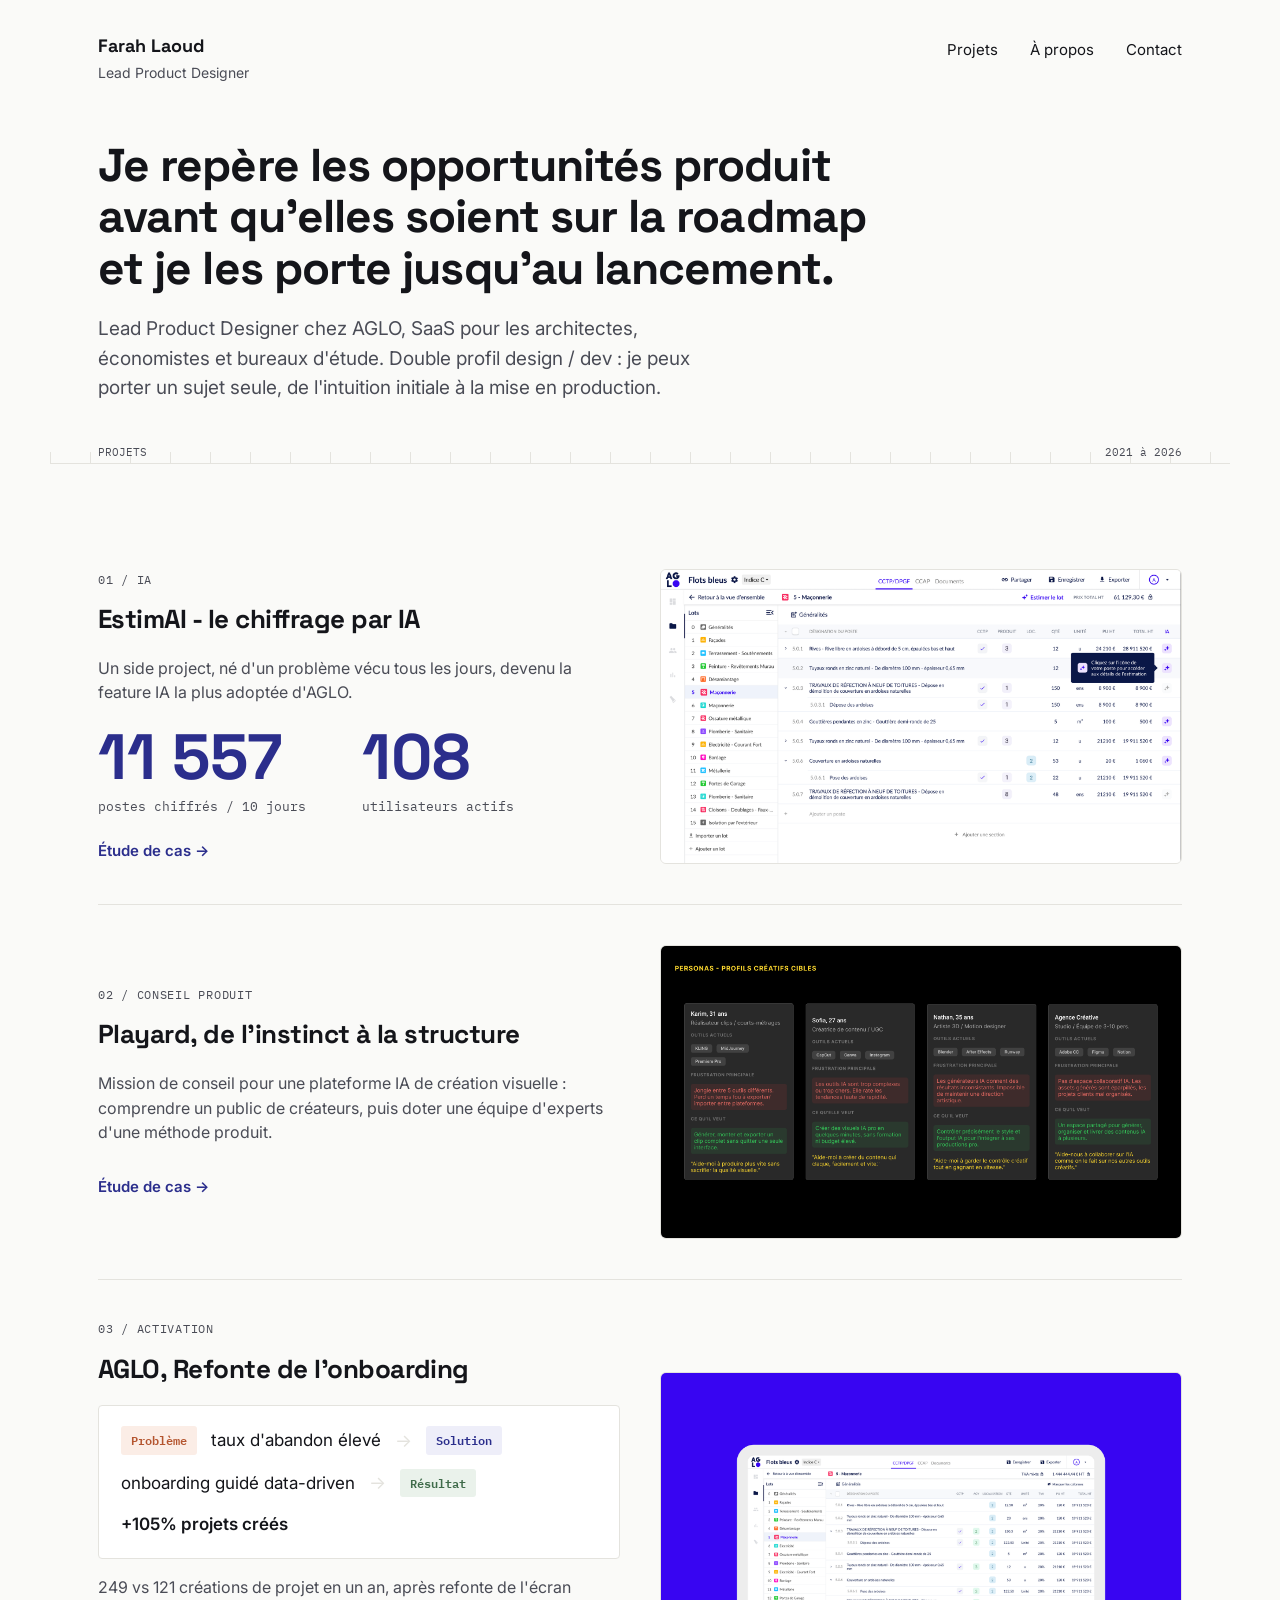
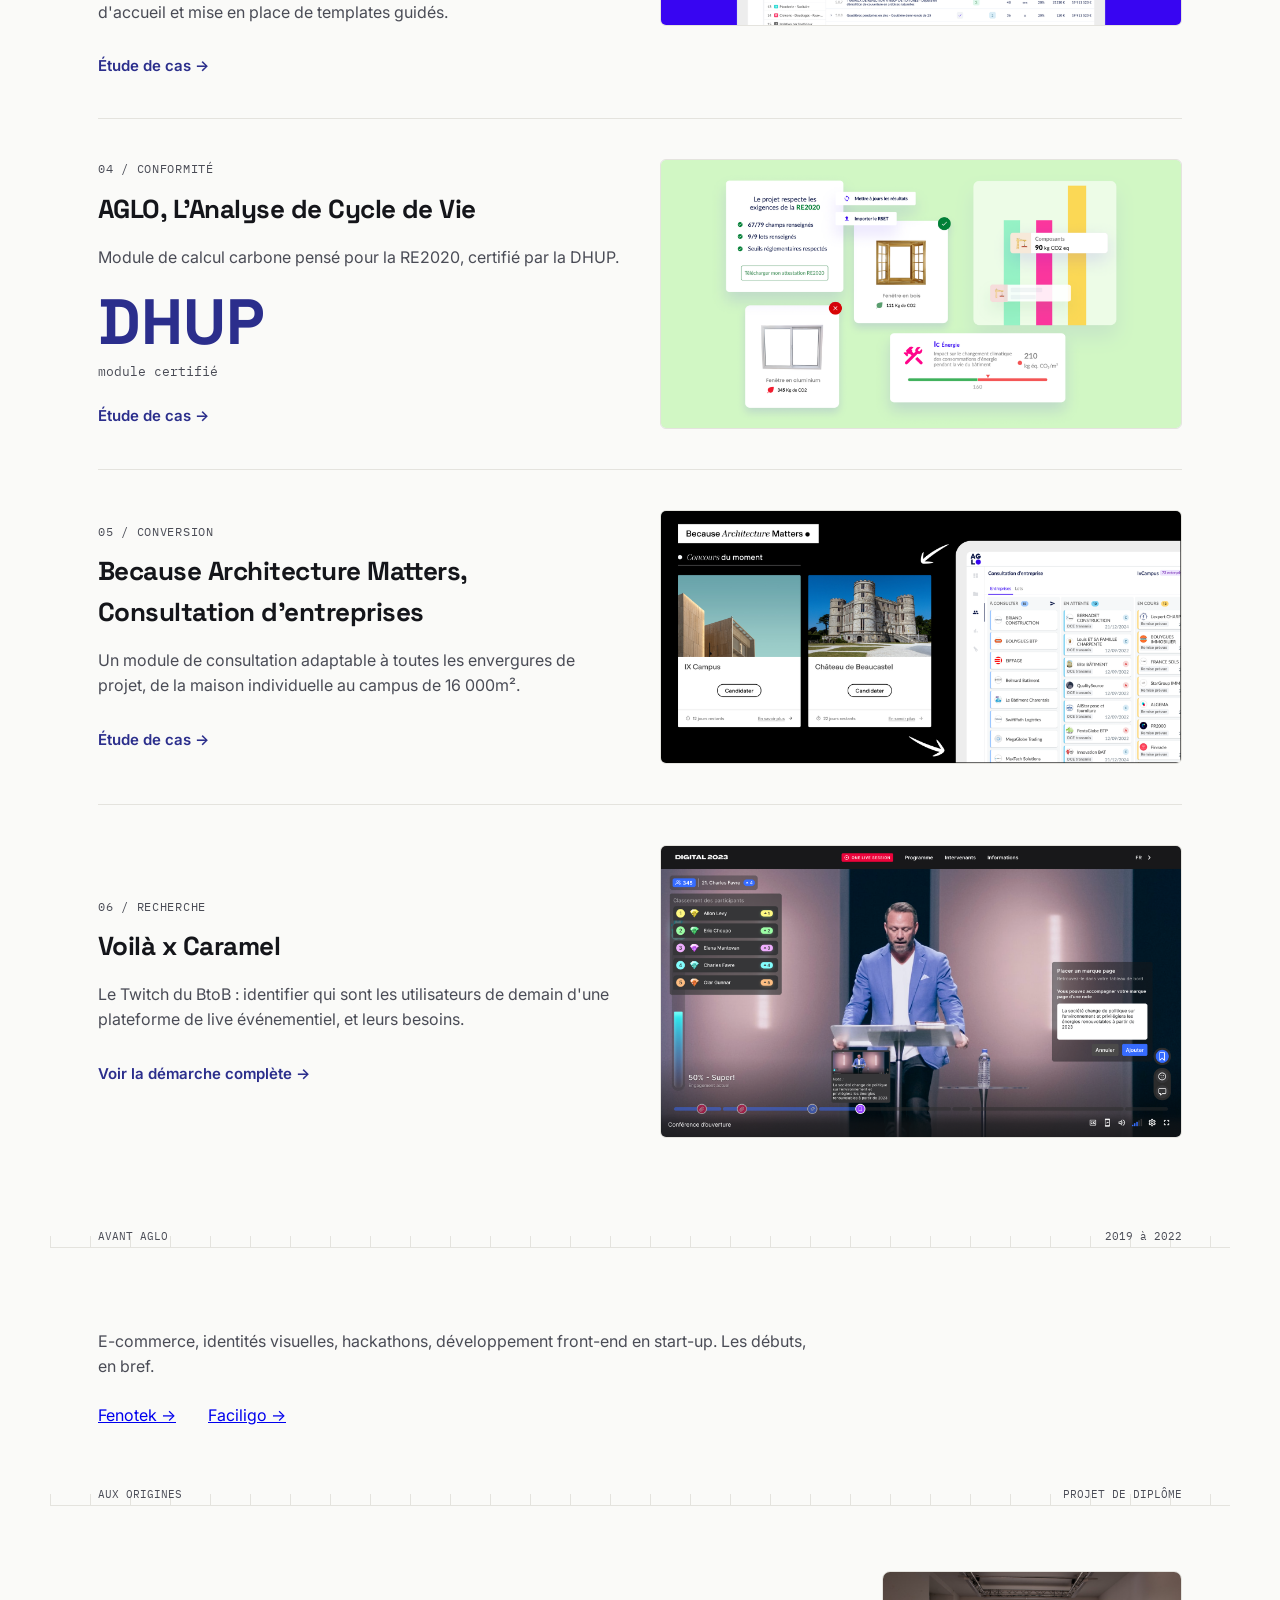
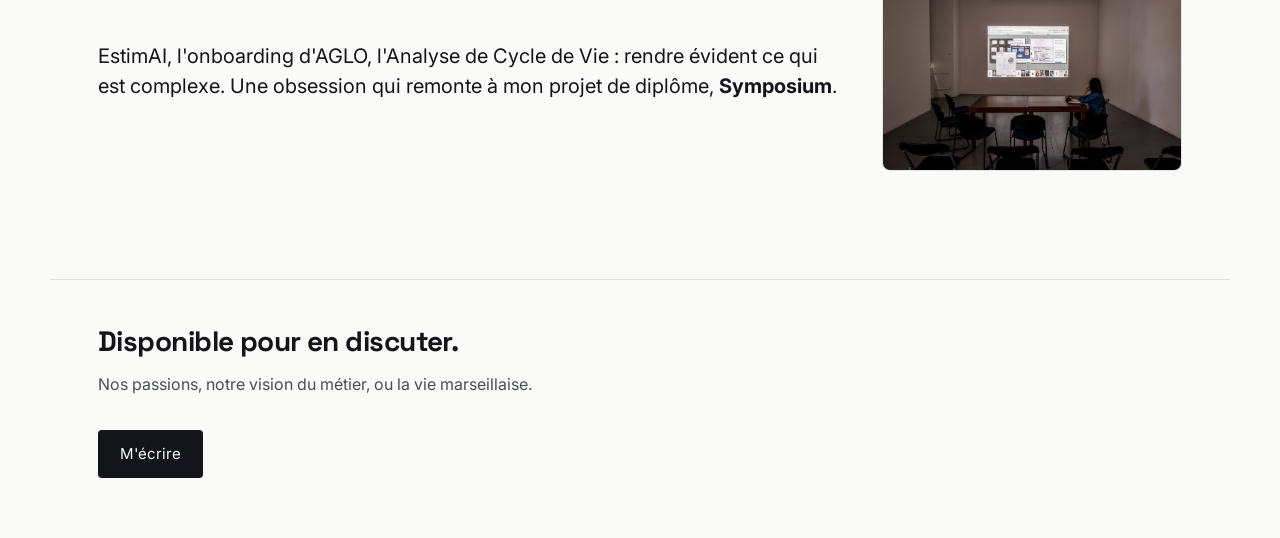
==== index.html @ 1cae1e10 "Add files via upload" ====
<html>
<head>
  <meta charset="UTF-8">
  <meta name="viewport" content="width=device-width, initial-scale=1">
  <link rel="stylesheet" href="style-v2.css">
  <title>Farah Laoud / Product Designer</title>
</head>
<body>

  <nav class="v2-nav">
    <div>
      <div class="v2-nav-name">Farah Laoud</div>
      <div class="v2-nav-role">Lead Product Designer</div>
    </div>
    <div class="v2-nav-links">
      <a href="index.html">Projets</a>
      <a href="apropos.html">À propos</a>
      <a href="contact.html">Contact</a>
    </div>
  </nav>

  <div class="v2-hero">
    <h1>Je repère les opportunités produit avant qu'elles soient sur la roadmap et je les porte jusqu'au lancement.</h1>
    <div class="v2-sub">Lead Product Designer chez AGLO, SaaS pour les architectes, économistes et bureaux d'étude. Double profil design / dev : je peux porter un sujet seule, de l'intuition initiale à la mise en production.</div>
  </div>

  <div class="v2-ruler"></div>
  <div class="v2-ruler-label"><span>PROJETS</span><span>2021 à 2026</span></div>

  <div class="v2-section">

    <div class="v2-case">
      <div>
        <span class="v2-eyebrow">01 / IA</span>
        <h3>EstimAI - le chiffrage par IA</h3>
        <p>Un side project, né d'un problème vécu tous les jours, devenu la feature IA la plus adoptée d'AGLO.</p>
        <div class="v2-num-row">
          <div>
            <div class="v2-bignum">11 557</div>
            <div class="v2-bignum-label">postes chiffrés / 10 jours</div>
          </div>
          <div>
            <div class="v2-bignum">108</div>
            <div class="v2-bignum-label">utilisateurs actifs</div>
          </div>
        </div>
        <a class="v2-link" href="estimai.html">Étude de cas →</a>
      </div>
      <div class="v2-case-media">
        <img src="images/estimai_cover.png">
      </div>
    </div>

    <div class="v2-case">
      <div>
        <span class="v2-eyebrow">02 / Conseil produit</span>
        <h3>Playard, de l'instinct à la structure</h3>
        <p>Mission de conseil pour une plateforme IA de création visuelle : comprendre un public de créateurs, puis doter une équipe d'experts d'une méthode produit.</p>
        <a class="v2-link" href="playard.html">Étude de cas →</a>
      </div>
      <div class="v2-case-media">
        <img src="images/playard_personas.png">
      </div>
    </div>

    <div class="v2-case">
      <div>
        <span class="v2-eyebrow">03 / Activation</span>
        <h3>AGLO, Refonte de l'onboarding</h3>
        <div class="v2-stat-strip" style="padding:20px 22px; margin: 16px 0;">
          <span class="v2-pill v2-pill--problem">Problème</span>
          <span class="v2-txt">taux d'abandon élevé</span>
          <span class="v2-arrow">→</span>
          <span class="v2-pill v2-pill--solution">Solution</span>
          <span class="v2-txt">onboarding guidé data-driven</span>
          <span class="v2-arrow">→</span>
          <span class="v2-pill v2-pill--result">Résultat</span>
          <span class="v2-txt"><strong>+105% projets créés</strong></span>
        </div>
        <p>249 vs 121 créations de projet en un an, après refonte de l'écran d'accueil et mise en place de templates guidés.</p>
        <a class="v2-link" href="aglo.html">Étude de cas →</a>
      </div>
      <div class="v2-case-media">
        <img src="images/DCE.png">
      </div>
    </div>

    <div class="v2-case">
      <div>
        <span class="v2-eyebrow">04 / Conformité</span>
        <h3>AGLO, L'Analyse de Cycle de Vie</h3>
        <p>Module de calcul carbone pensé pour la RE2020, certifié par la DHUP.</p>
        <div class="v2-num-row">
          <div>
            <div class="v2-bignum">DHUP</div>
            <div class="v2-bignum-label">module certifié</div>
          </div>
        </div>
        <a class="v2-link" href="aglo_acv.html">Étude de cas →</a>
      </div>
      <div class="v2-case-media">
        <img src="images/elements.png">
      </div>
    </div>

    <div class="v2-case">
      <div>
        <span class="v2-eyebrow">05 / Conversion</span>
        <h3>Because Architecture Matters, Consultation d'entreprises</h3>
        <p>Un module de consultation adaptable à toutes les envergures de projet, de la maison individuelle au campus de 16 000m².</p>
        <a class="v2-link" href="consultation.html">Étude de cas →</a>
      </div>
      <div class="v2-case-media">
        <img src="images/consult2_cover.png">
      </div>
    </div>

    <div class="v2-case">
      <div>
        <span class="v2-eyebrow">06 / Recherche</span>
        <h3>Voilà x Caramel</h3>
        <p>Le Twitch du BtoB : identifier qui sont les utilisateurs de demain d'une plateforme de live événementiel, et leurs besoins.</p>
        <a class="v2-link" href="https://farahlaoud.notion.site/Voil-x-Caramel-650c4775cdd040cfa45909180172f992?pvs=4" target="_blank">Voir la démarche complète →</a>
      </div>
      <div class="v2-case-media">
        <img src="images/voila.png">
      </div>
    </div>

  </div>

  <div class="v2-ruler"></div>
  <div class="v2-ruler-label"><span>AVANT AGLO</span><span>2019 à 2022</span></div>

  <div class="v2-section">
    <p style="color:var(--ink-soft); max-width: 720px;">E-commerce, identités visuelles, hackathons, développement front-end en start-up. Les débuts, en bref.</p>
    <div class="v2-num-row" style="gap:32px; margin-top: 24px;">
      <a class="v2-link" href="fenotek.html">Fenotek →</a>
      <a class="v2-link" href="faciligo.html">Faciligo →</a>
    </div>
  </div>

  <div class="v2-ruler"></div>
  <div class="v2-ruler-label"><span>AUX ORIGINES</span><span>PROJET DE DIPLÔME</span></div>

  <div class="v2-section">
    <div style="display:flex; flex-wrap:wrap; gap:40px; align-items:center;">
      <div style="flex:1 1 420px; min-width:300px;">
        <p style="font-size:20px; line-height:1.5; color:var(--ink);">
          EstimAI, l'onboarding d'AGLO, l'Analyse de Cycle de Vie : rendre évident ce qui est complexe. Une obsession qui remonte à mon projet de diplôme, <strong>Symposium</strong>.
        </p>
      </div>
      <div style="flex:0 1 300px; min-width:240px;">
        <img src="images/symposium_contexte.jpg" style="width:100%; border-radius:8px; border:1px solid var(--line); display:block;">
      </div>
    </div>
  </div>

  <div class="v2-footer">
    <h2>Disponible pour en discuter.</h2>
    <p style="color:var(--ink-soft); margin-top:8px;">Nos passions, notre vision du métier, ou la vie marseillaise.</p>
    <a class="v2-btn" href="mailto:farah.laoud@gmail.com">M'écrire</a>
  </div>

</body>
</html>
---- style-v2.css ----
/* ============================================
   FARAH LAOUD — PORTFOLIO v2 DESIGN SYSTEM
   ============================================ */

@import url('https://fonts.googleapis.com/css2?family=Space+Grotesk:wght@500;700&family=Inter:wght@400;500;600&family=IBM+Plex+Mono:wght@500;600&display=swap');

:root{
  --ink: #14151A;
  --ink-soft: #4A4C56;
  --paper: #FAFAF8;
  --paper-raised: #FFFFFF;
  --line: #E4E3DE;
  --accent: #2B2E8C;      /* bleu encre */
  --accent-soft: #EEEEF9;
  --pill-problem: #B4552F;
  --pill-problem-bg: #FBEDE6;
  --pill-solution: #2B2E8C;
  --pill-solution-bg: #EEEEF9;
  --pill-result: #3F6B4A;
  --pill-result-bg: #EAF2EB;
}

*{ box-sizing: border-box; }

body{
  background: var(--paper);
  color: var(--ink);
  font-family: 'Inter', -apple-system, sans-serif;
  font-size: 16px;
  line-height: 1.55;
  margin: 0;
}

h1, h2, h3, .v2-display{
  font-family: 'Space Grotesk', sans-serif;
  font-weight: 700;
  letter-spacing: -0.02em;
  color: var(--ink);
  margin: 0;
}

.v2-mono{
  font-family: 'IBM Plex Mono', monospace;
  font-weight: 600;
}

/* ---------- Nav ---------- */
.v2-nav{
  display: flex;
  justify-content: space-between;
  align-items: flex-start;
  padding: 32px 48px 0 48px;
  max-width: 1180px;
  margin: 0 auto;
}
.v2-nav-name{ font-family:'Space Grotesk',sans-serif; font-weight:700; font-size:18px; }
.v2-nav-role{ color: var(--ink-soft); font-size: 14px; margin-top: 2px; }
.v2-nav-links{ display:flex; gap: 32px; margin-top: 6px;}
.v2-nav-links a{ color: var(--ink); text-decoration: none; font-size: 15px; }
.v2-nav-links a:hover{ color: var(--accent); }

/* ---------- Ruler / signature divider ---------- */
.v2-ruler{
  height: 22px;
  margin: 0 auto;
  max-width: 1180px;
  background-image: repeating-linear-gradient(
    to right,
    var(--line) 0, var(--line) 1px,
    transparent 1px, transparent 40px
  );
  background-position: 0 100%;
  background-repeat: repeat-x;
  background-size: 100% 12px;
  position: relative;
}
.v2-ruler::after{
  content: "";
  position: absolute;
  left: 0; right: 0; bottom: 0;
  height: 1px;
  background: var(--line);
}
.v2-ruler-label{
  font-family: 'IBM Plex Mono', monospace;
  font-size: 11px;
  color: var(--ink-soft);
  position: relative;
  top: -20px;
  padding: 0 48px;
  max-width: 1180px;
  margin: 0 auto;
  display: flex;
  justify-content: space-between;
}

/* ---------- Hero ---------- */
.v2-hero{
  max-width: 1180px;
  margin: 0 auto;
  padding: 56px 48px 40px 48px;
}
.v2-hero h1{
  font-size: 46px;
  line-height: 1.12;
  max-width: 820px;
}
.v2-hero .v2-sub{
  margin-top: 20px;
  font-size: 19px;
  color: var(--ink-soft);
  max-width: 620px;
}

/* ---------- Section shell ---------- */
.v2-section{
  max-width: 1180px;
  margin: 0 auto;
  padding: 48px 48px;
}
.v2-eyebrow{
  font-family: 'IBM Plex Mono', monospace;
  font-size: 12px;
  letter-spacing: 0.06em;
  text-transform: uppercase;
  color: var(--ink-soft);
  margin-bottom: 10px;
  display: block;
}

/* ---------- Stat strip: Problème -> Solution -> Résultat ---------- */
.v2-stat-strip{
  display: flex;
  flex-wrap: wrap;
  align-items: center;
  gap: 14px;
  background: var(--paper-raised);
  border: 1px solid var(--line);
  border-radius: 4px;
  padding: 28px 32px;
  margin: 28px 0;
}
.v2-pill{
  font-family: 'IBM Plex Mono', monospace;
  font-size: 12px;
  font-weight: 600;
  padding: 5px 10px;
  border-radius: 3px;
  white-space: nowrap;
}
.v2-pill--problem{ color: var(--pill-problem); background: var(--pill-problem-bg); }
.v2-pill--solution{ color: var(--pill-solution); background: var(--pill-solution-bg); }
.v2-pill--result{ color: var(--pill-result); background: var(--pill-result-bg); }
.v2-stat-strip .v2-arrow{ color: var(--line); font-size: 18px; }
.v2-stat-strip .v2-txt{ font-size: 17px; }
.v2-stat-strip .v2-txt strong{ font-weight: 600; }

/* ---------- Big number callout ---------- */
.v2-bignum{
  font-family: 'Space Grotesk', sans-serif;
  font-weight: 700;
  font-size: 64px;
  color: var(--accent);
  line-height: 1;
}
.v2-bignum-label{
  font-family: 'IBM Plex Mono', monospace;
  font-size: 13px;
  color: var(--ink-soft);
  margin-top: 8px;
}
.v2-num-row{
  display: flex;
  gap: 56px;
  flex-wrap: wrap;
  margin: 20px 0 8px 0;
}

/* ---------- Case card on index ---------- */
.v2-case{
  display: grid;
  grid-template-columns: 1fr 1fr;
  gap: 40px;
  align-items: center;
  padding: 40px 0;
  border-bottom: 1px solid var(--line);
}
.v2-case:last-child{ border-bottom: none; }
.v2-case-media{
  border-radius: 6px;
  overflow: hidden;
  border: 1px solid var(--line);
  background: var(--accent-soft);
}
.v2-case-media img{ width: 100%; display: block; }
.v2-case h3{ font-size: 26px; margin-bottom: 10px; }
.v2-case p{ color: var(--ink-soft); font-size: 16px; }
.v2-case a.v2-link{
  display: inline-flex;
  align-items: center;
  gap: 6px;
  margin-top: 14px;
  font-size: 15px;
  font-weight: 600;
  color: var(--accent);
  text-decoration: none;
}
.v2-case a.v2-link:hover{ text-decoration: underline; }

@media (max-width: 860px){
  .v2-case{ grid-template-columns: 1fr; }
  .v2-hero h1{ font-size: 32px; }
  .v2-nav{ padding: 24px 24px 0 24px; }
  .v2-section{ padding: 32px 24px; }
  .v2-hero{ padding: 40px 24px 24px 24px; }
}

/* ---------- Footer ---------- */
.v2-footer{
  max-width: 1180px;
  margin: 60px auto 0 auto;
  padding: 40px 48px 60px 48px;
  border-top: 1px solid var(--line);
}
.v2-footer h2{ font-size: 28px; }
.v2-footer a.v2-btn{
  display: inline-block;
  margin-top: 18px;
  padding: 12px 22px;
  background: var(--ink);
  color: var(--paper);
  text-decoration: none;
  border-radius: 4px;
  font-size: 15px;
}
.v2-footer a.v2-btn:hover{ background: var(--accent); }

/* uniform case image gabarit */
.v2-uniform-media{
  width: 100%;
  height: 420px;
  object-fit: cover;
  border-radius: 6px;
  border: 1px solid var(--line);
  display: block;
}

/* hero media band — premium showcase for case study opener */
.v2-hero-band{
  width: 100%;
  background: var(--accent);
  border-radius: 10px;
  padding: 48px 48px 0 48px;
  display: flex;
  justify-content: center;
  align-items: flex-end;
  overflow: hidden;
  min-height: 380px;
}
.v2-hero-band img{
  max-width: 82%;
  max-height: 460px;
  object-fit: contain;
  object-position: bottom;
  border-radius: 8px 8px 0 0;
  box-shadow: 0 24px 60px rgba(0,0,0,0.28);
  display: block;
}
@media (max-width: 860px){
  .v2-hero-band{ padding: 24px 24px 0 24px; min-height: 220px; }
  .v2-hero-band img{ max-width: 100%; }
}

/* hero band colour variants */
.v2-hero-band--green{ background: #3F6B4A; }
.v2-hero-band--green img{ border-radius: 8px; box-shadow: 0 24px 60px rgba(0,0,0,0.22); }
.v2-hero-band--full img{ max-width: 92%; max-height: 500px; border-radius: 8px; }

/* Playard — identité noir/jaune */
.v2-hero-band--dark{ background: #0A0A0A; }
.v2-hero-band--dark img{ border-radius: 8px; box-shadow: 0 24px 60px rgba(0,0,0,0.5); }
.v2-pill--nda{ color: #8A6D1F; background: #FBF3DA; }

/* bandeau héro pour slide 16:9 — cadrage symétrique, image entière */
.v2-hero-band--slide{
  padding: 44px;
  align-items: center;
  min-height: 0;
}
.v2-hero-band--slide img{
  max-width: 100%;
  max-height: none;
  object-position: center;
  border-radius: 6px;
  box-shadow: 0 18px 44px rgba(0,0,0,0.45);
}
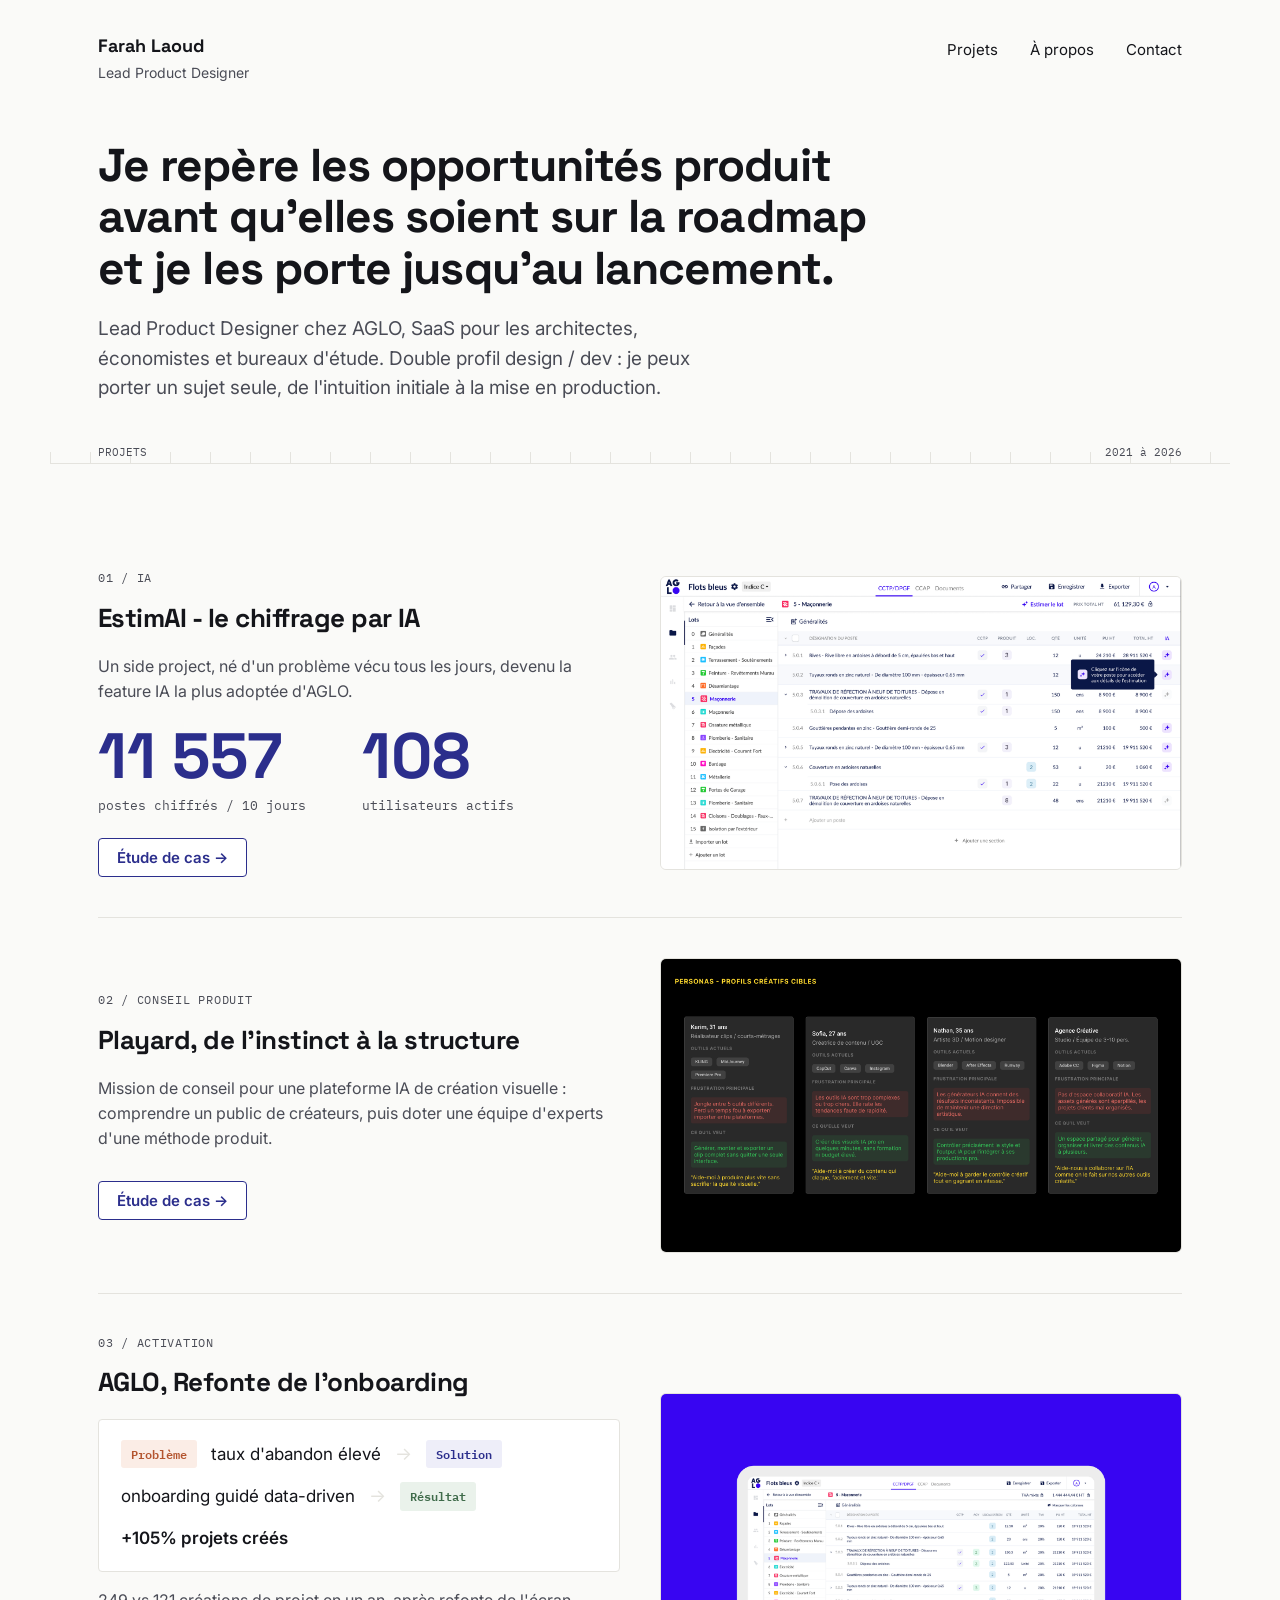
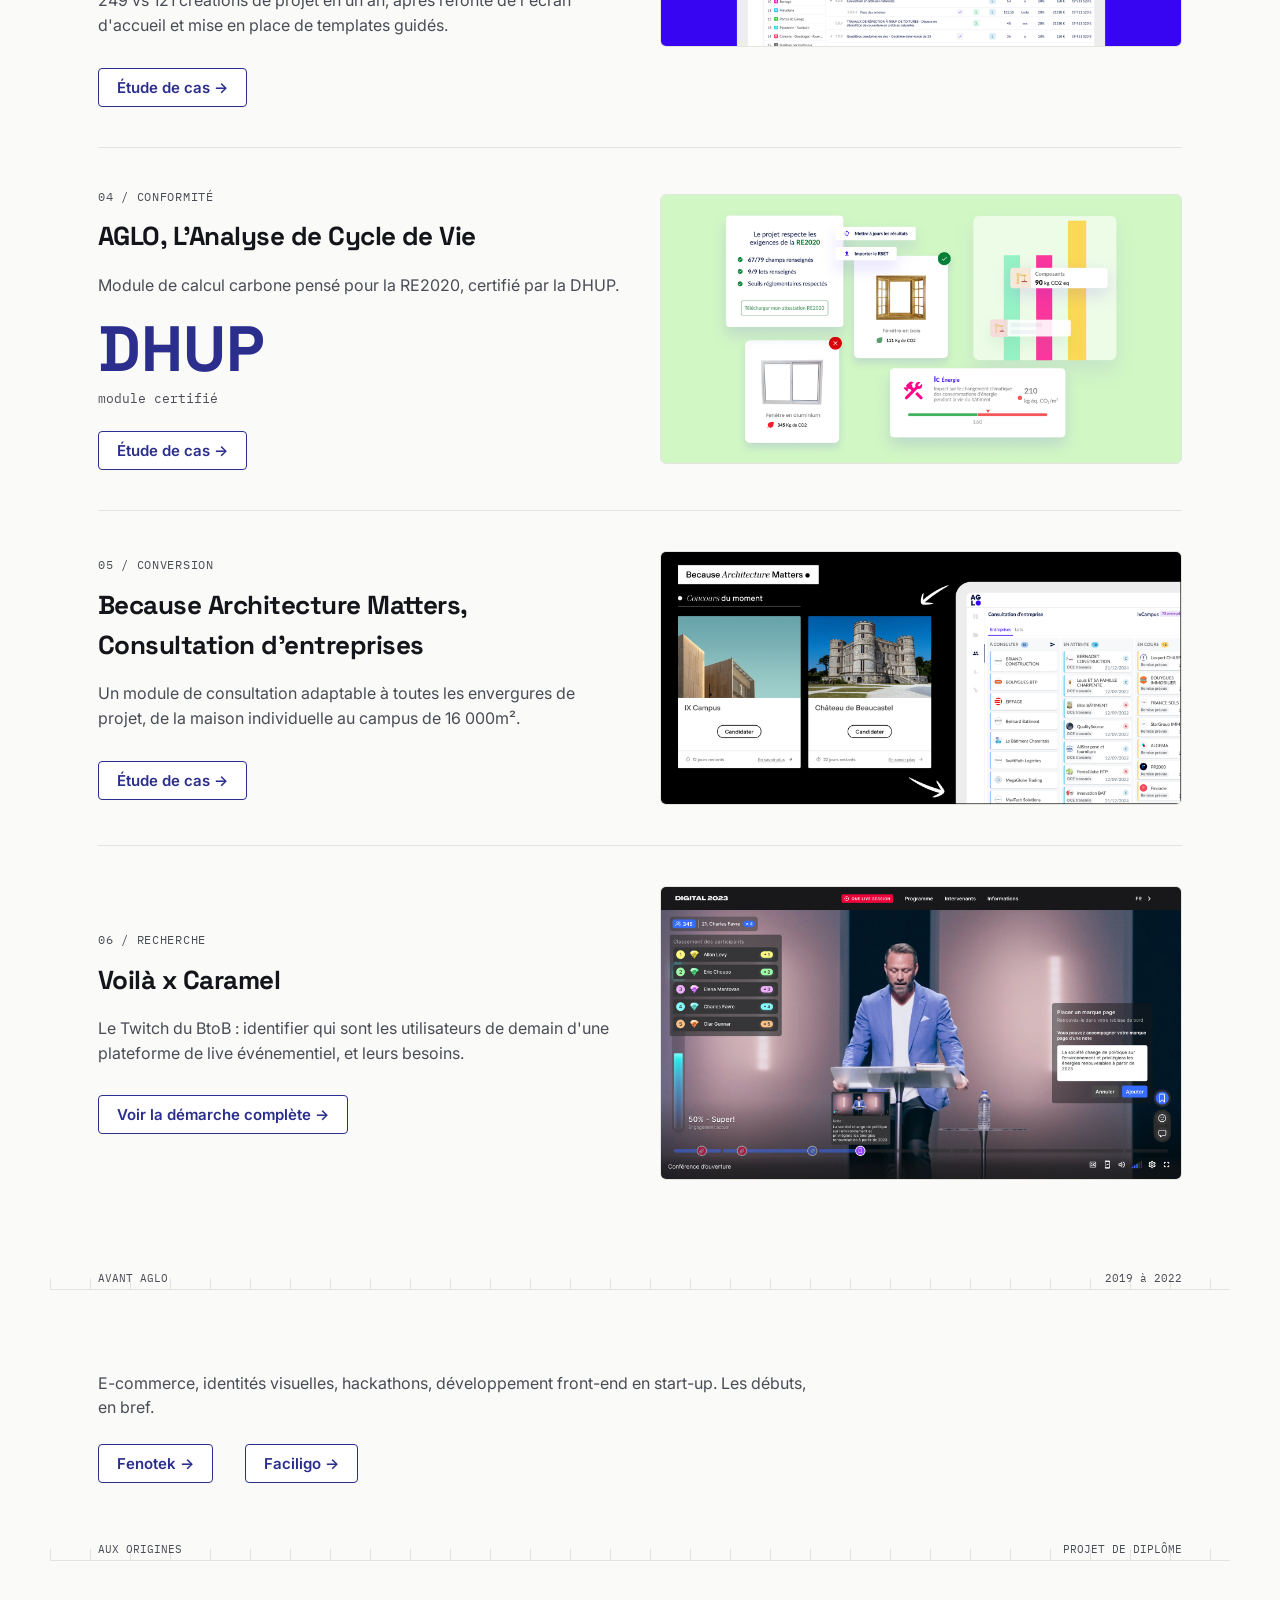
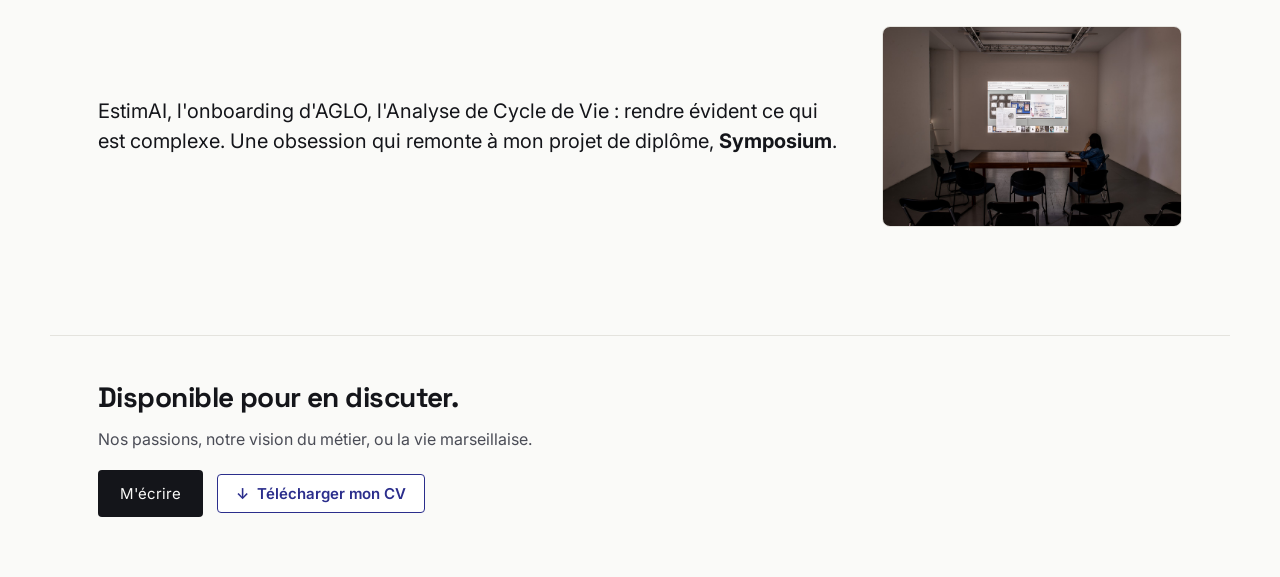
==== commit 47b0735b: "Add files via upload" ====
--- a/index.html
+++ b/index.html
@@ -159,7 +159,10 @@
   <div class="v2-footer">
     <h2>Disponible pour en discuter.</h2>
     <p style="color:var(--ink-soft); margin-top:8px;">Nos passions, notre vision du métier, ou la vie marseillaise.</p>
-    <a class="v2-btn" href="mailto:farah.laoud@gmail.com">M'écrire</a>
+    <div style="display:flex; flex-wrap:wrap; align-items:center; margin-top:18px;">
+      <a class="v2-btn" style="margin-top:0;" href="mailto:farah.laoud@gmail.com">M'écrire</a>
+      <a class="v2-link" style="margin-left:14px;" href="CV_Farah_Laoud.pdf" download>↓&nbsp; Télécharger mon CV</a>
+    </div>
   </div>
 
 </body>
--- a/style-v2.css
+++ b/style-v2.css
@@ -55,7 +55,8 @@
 }
 .v2-nav-name{ font-family:'Space Grotesk',sans-serif; font-weight:700; font-size:18px; }
 .v2-nav-role{ color: var(--ink-soft); font-size: 14px; margin-top: 2px; }
-.v2-nav-links{ display:flex; gap: 32px; margin-top: 6px;}
+.v2-nav-links{ display:flex; margin-top: 6px; }
+.v2-nav-links a + a{ margin-left: 32px; }
 .v2-nav-links a{ color: var(--ink); text-decoration: none; font-size: 15px; }
 .v2-nav-links a:hover{ color: var(--accent); }
 
@@ -195,17 +196,7 @@
 .v2-case-media img{ width: 100%; display: block; }
 .v2-case h3{ font-size: 26px; margin-bottom: 10px; }
 .v2-case p{ color: var(--ink-soft); font-size: 16px; }
-.v2-case a.v2-link{
-  display: inline-flex;
-  align-items: center;
-  gap: 6px;
-  margin-top: 14px;
-  font-size: 15px;
-  font-weight: 600;
-  color: var(--accent);
-  text-decoration: none;
-}
-.v2-case a.v2-link:hover{ text-decoration: underline; }
+.v2-case a.v2-link{ margin-top: 14px; }
 
 @media (max-width: 860px){
   .v2-case{ grid-template-columns: 1fr; }
@@ -294,3 +285,60 @@
   border-radius: 6px;
   box-shadow: 0 18px 44px rgba(0,0,0,0.45);
 }
+
+/* ---------- Liens d'action : bouton lisible, partout ---------- */
+.v2-link{
+  display: inline-flex;
+  align-items: center;
+  gap: 8px;
+  padding: 11px 18px;
+  border: 1px solid var(--accent);
+  border-radius: 4px;
+  background: var(--paper-raised);
+  color: var(--accent);
+  font-family: 'Inter', sans-serif;
+  font-size: 15px;
+  font-weight: 600;
+  line-height: 1;
+  text-decoration: none;
+  transition: background .15s ease, color .15s ease;
+}
+.v2-link:visited{ color: var(--accent); }
+.v2-link:hover{ background: var(--accent); color: var(--paper); }
+
+/* ---------- Vidéos : ratio 16:9 responsive ---------- */
+.v2-video{
+  position: relative;
+  width: 100%;
+  padding-top: 56.25%;
+  border-radius: 8px;
+  overflow: hidden;
+  border: 1px solid var(--line);
+  background: var(--ink);
+}
+.v2-video iframe{
+  position: absolute;
+  top: 0; left: 0;
+  width: 100%; height: 100%;
+  border: 0;
+}
+
+/* ---------- Navigation mobile : plus de chevauchement ---------- */
+@media (max-width: 760px){
+  .v2-nav{
+    flex-direction: column;
+    align-items: flex-start;
+    gap: 16px;
+    padding: 22px 24px 0 24px;
+  }
+  .v2-nav-links{
+    margin-top: 0;
+    flex-wrap: wrap;
+  }
+  .v2-nav-links a + a{ margin-left: 26px; }
+  .v2-nav-links a{ font-size: 16px; }
+  .v2-hero h1{ font-size: 30px; }
+  .v2-bignum{ font-size: 46px; }
+  .v2-num-row{ gap: 28px !important; }
+  .v2-stat-strip{ padding: 20px 18px; }
+}
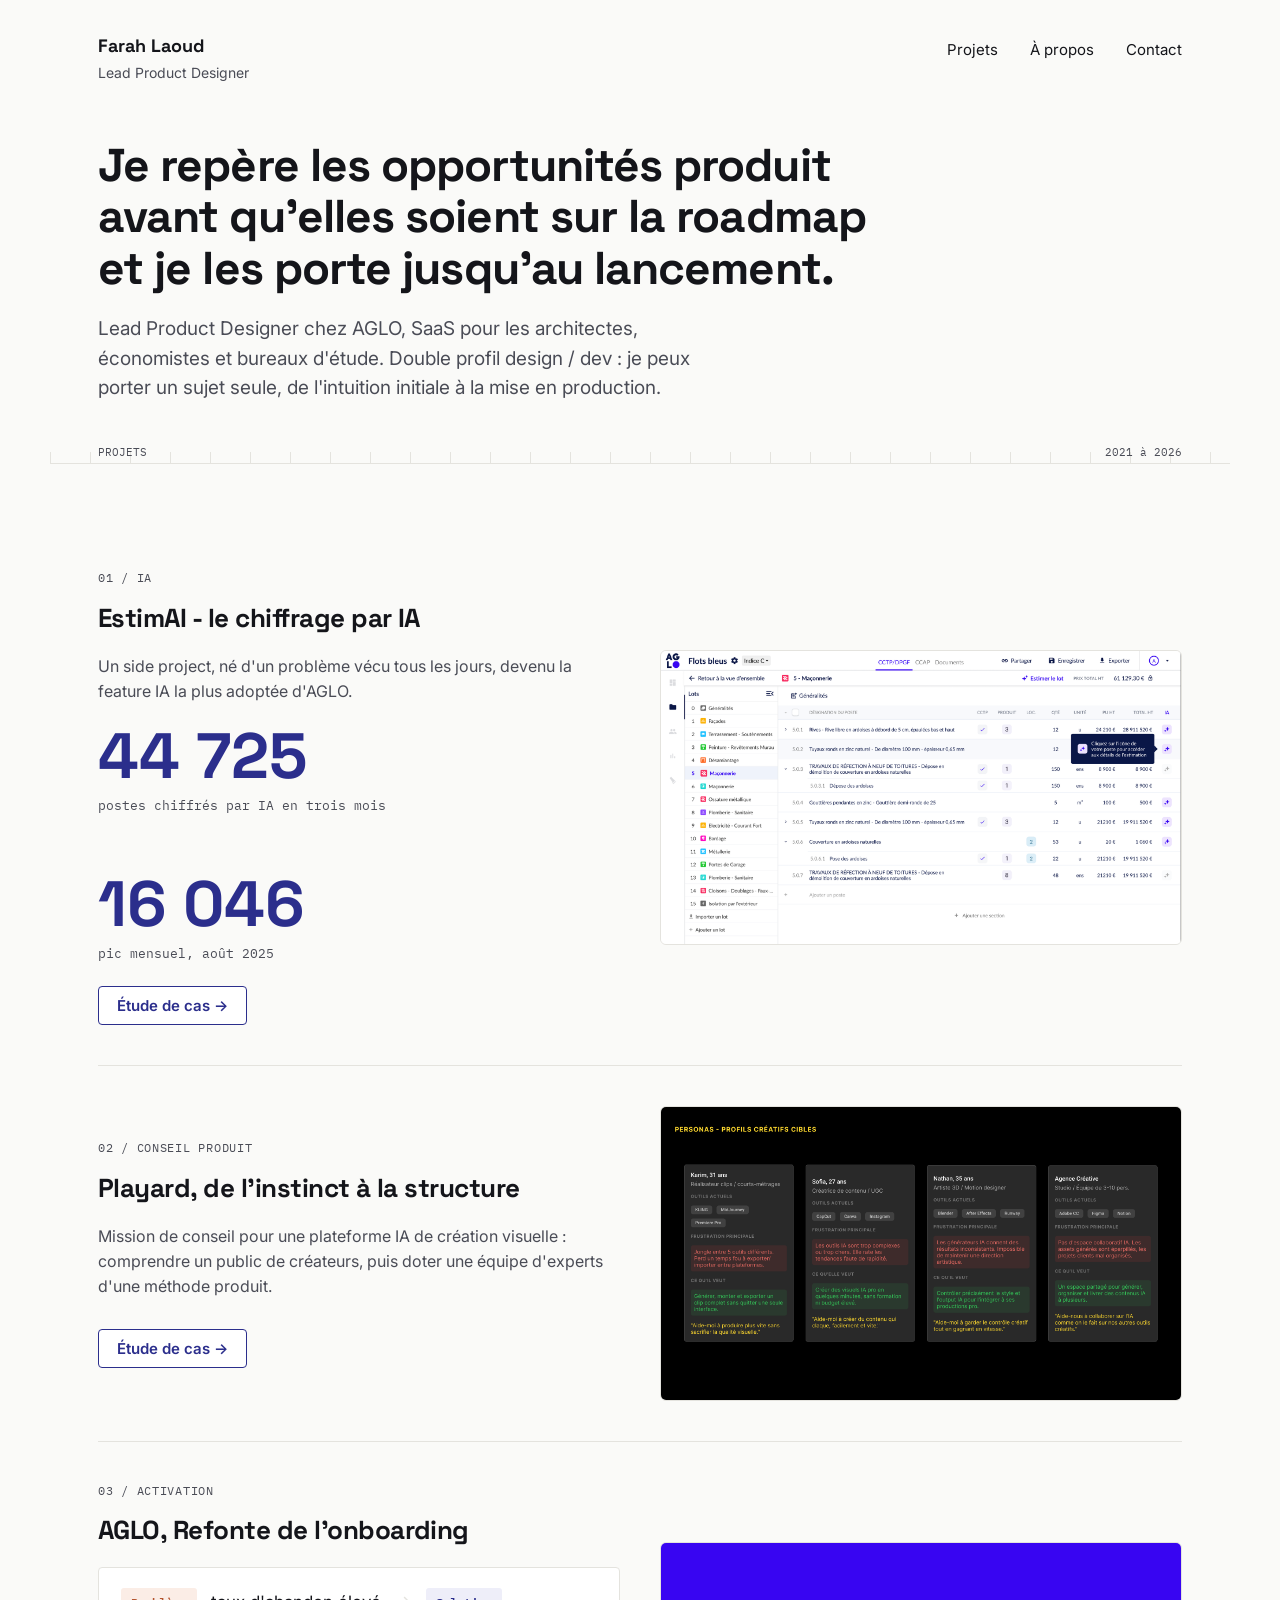
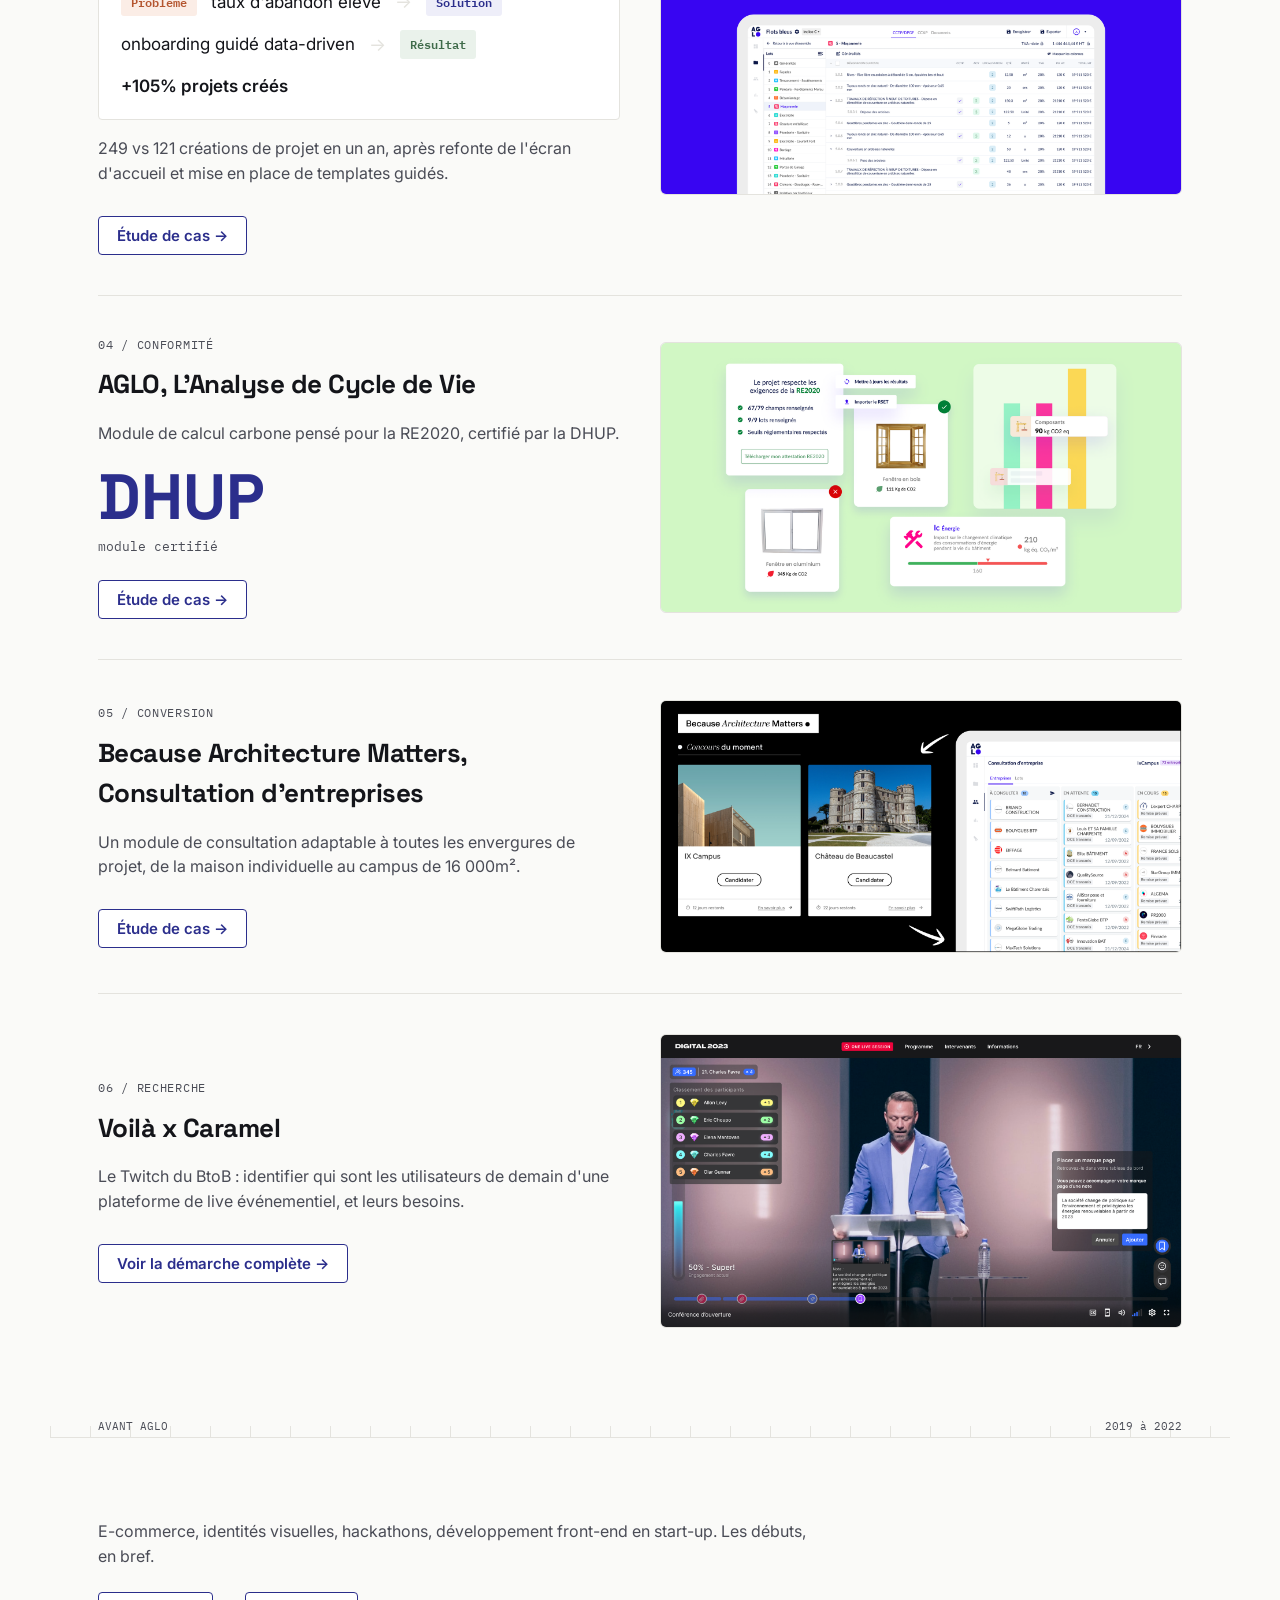
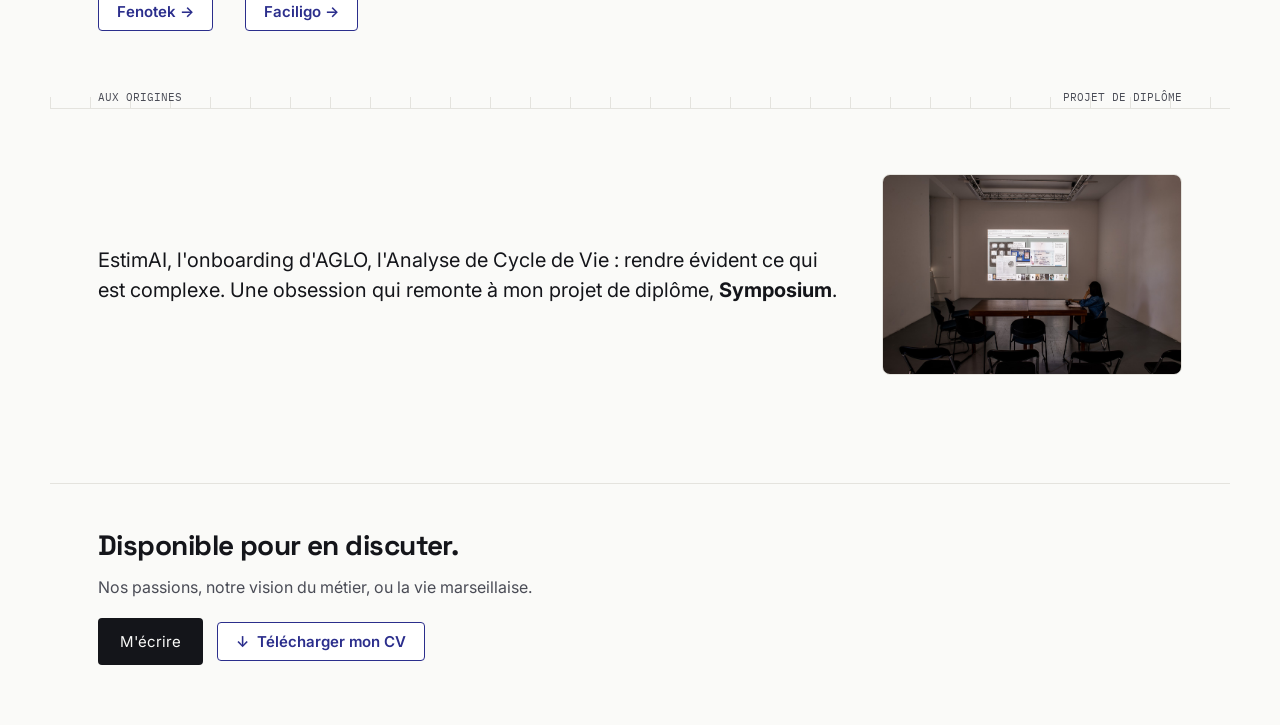
==== commit c1ddc99b: "Add files via upload" ====
--- a/index.html
+++ b/index.html
@@ -36,12 +36,12 @@
         <p>Un side project, né d'un problème vécu tous les jours, devenu la feature IA la plus adoptée d'AGLO.</p>
         <div class="v2-num-row">
           <div>
-            <div class="v2-bignum">11 557</div>
-            <div class="v2-bignum-label">postes chiffrés / 10 jours</div>
+            <div class="v2-bignum">44 725</div>
+            <div class="v2-bignum-label">postes chiffrés par IA en trois mois</div>
           </div>
           <div>
-            <div class="v2-bignum">108</div>
-            <div class="v2-bignum-label">utilisateurs actifs</div>
+            <div class="v2-bignum">16 046</div>
+            <div class="v2-bignum-label">pic mensuel, août 2025</div>
           </div>
         </div>
         <a class="v2-link" href="estimai.html">Étude de cas →</a>
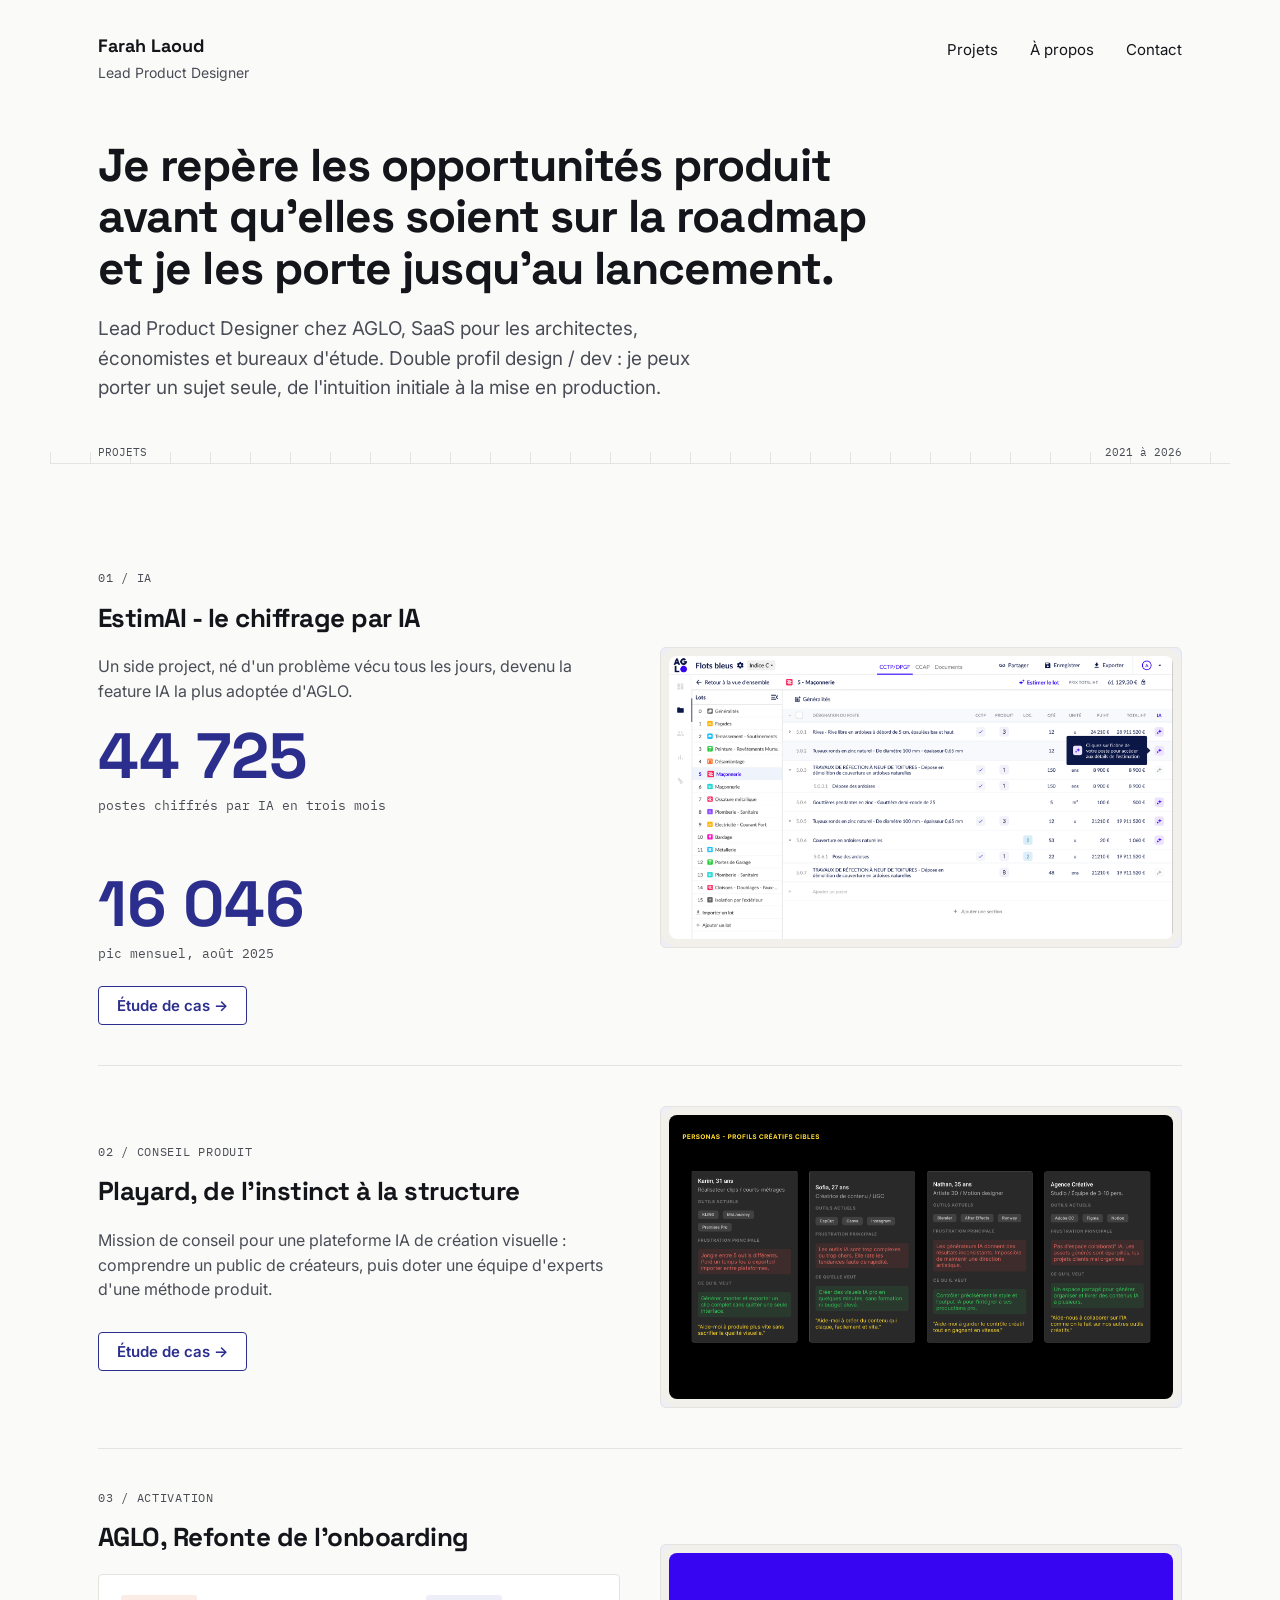
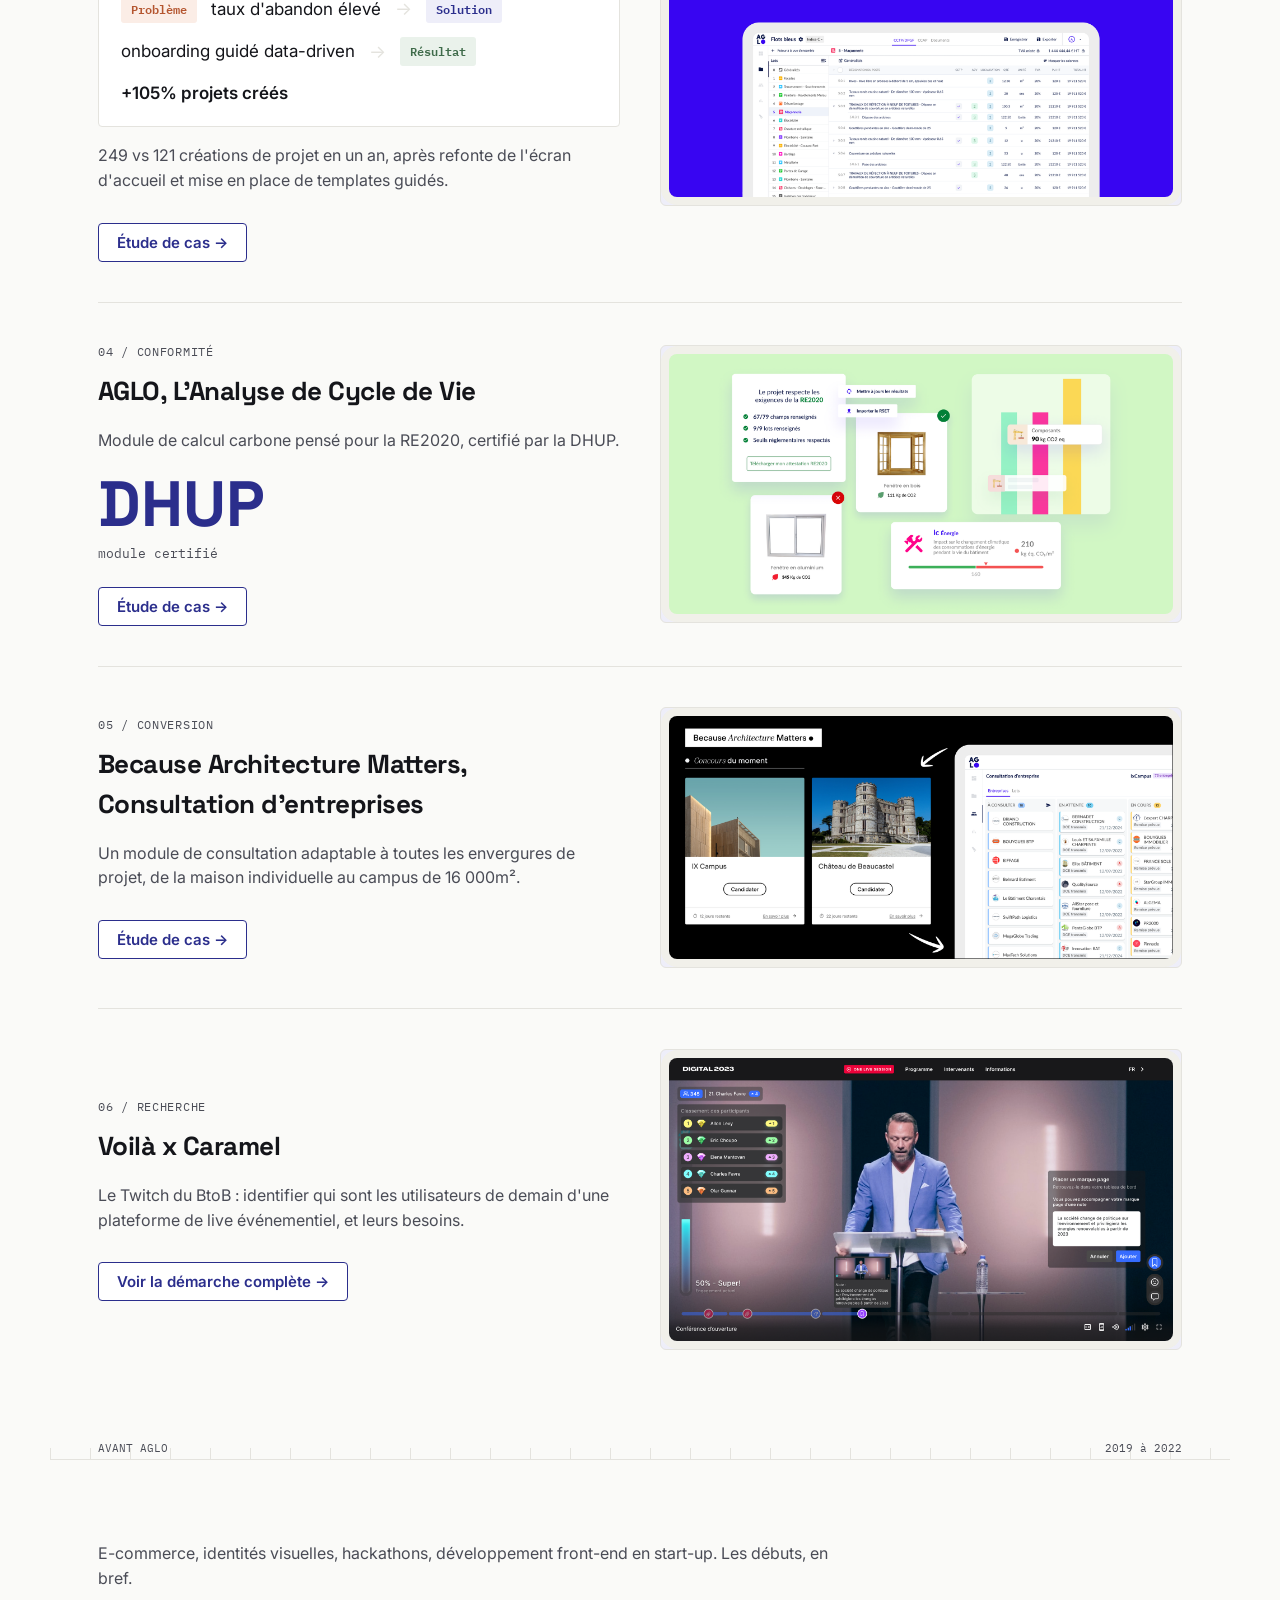
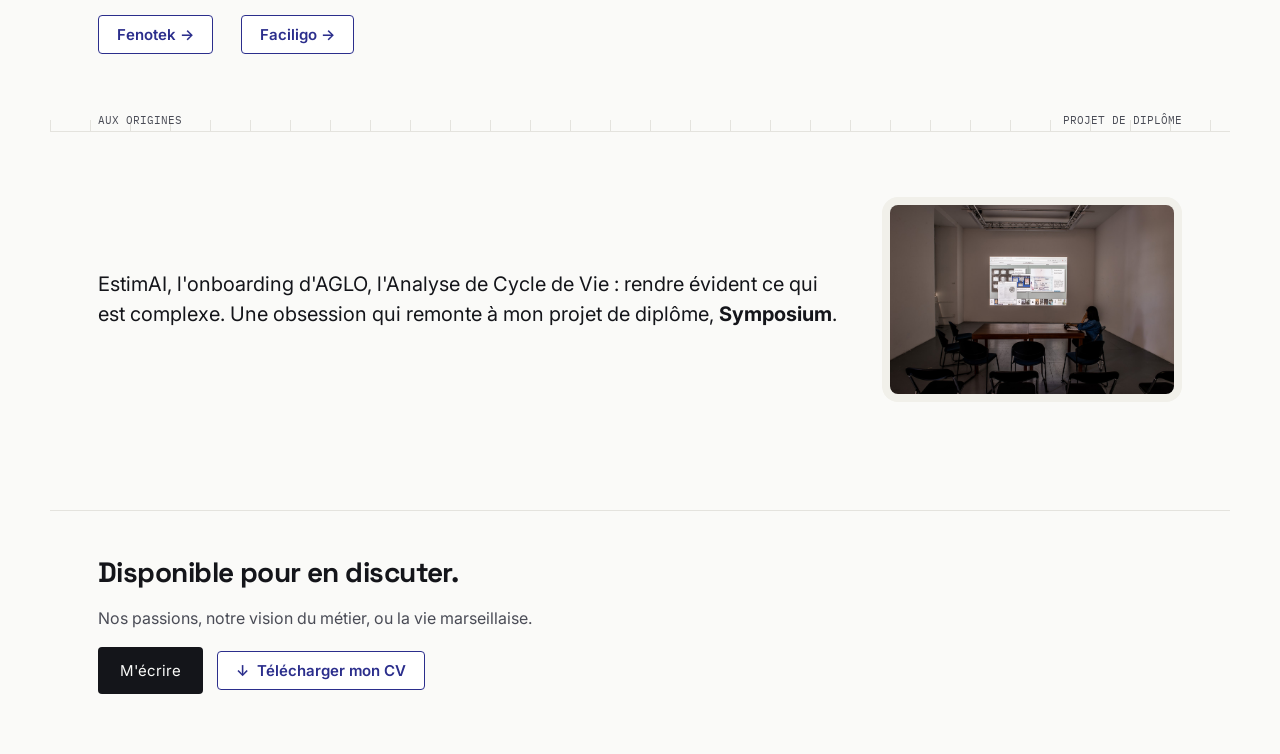
==== commit 9bc30754: "Add files via upload" ====
--- a/index.html
+++ b/index.html
@@ -133,8 +133,8 @@
   <div class="v2-ruler-label"><span>AVANT AGLO</span><span>2019 à 2022</span></div>
 
   <div class="v2-section">
-    <p style="color:var(--ink-soft); max-width: 720px;">E-commerce, identités visuelles, hackathons, développement front-end en start-up. Les débuts, en bref.</p>
-    <div class="v2-num-row" style="gap:32px; margin-top: 24px;">
+    <p style="color:var(--ink-soft); max-width: 760px;">E-commerce, identités visuelles, hackathons, développement front-end en start-up. Les débuts, en bref.</p>
+    <div class="v2-num-row" style="gap:28px; margin-top: 24px;">
       <a class="v2-link" href="fenotek.html">Fenotek →</a>
       <a class="v2-link" href="faciligo.html">Faciligo →</a>
     </div>
@@ -158,8 +158,8 @@
 
   <div class="v2-footer">
     <h2>Disponible pour en discuter.</h2>
-    <p style="color:var(--ink-soft); margin-top:8px;">Nos passions, notre vision du métier, ou la vie marseillaise.</p>
-    <div style="display:flex; flex-wrap:wrap; align-items:center; margin-top:18px;">
+    <p style="color:var(--ink-soft); margin-top:12px;">Nos passions, notre vision du métier, ou la vie marseillaise.</p>
+    <div style="display:flex; flex-wrap:wrap; align-items:center; margin-top:16px;">
       <a class="v2-btn" style="margin-top:0;" href="mailto:farah.laoud@gmail.com">M'écrire</a>
       <a class="v2-link" style="margin-left:14px;" href="CV_Farah_Laoud.pdf" download>↓&nbsp; Télécharger mon CV</a>
     </div>
--- a/style-v2.css
+++ b/style-v2.css
@@ -342,3 +342,20 @@
   .v2-num-row{ gap: 28px !important; }
   .v2-stat-strip{ padding: 20px 18px; }
 }
+
+/* ---------- Visuels : passe-partout teinté, coins doux ---------- */
+.v2-section img{
+  background: #F1F0EA !important;
+  border: none !important;
+  border-radius: 16px !important;
+  padding: 8px !important;
+  box-sizing: border-box;
+}
+
+/* les bandeaux héro gardent leur traitement d'origine */
+.v2-hero-band img{
+  background: transparent !important;
+  padding: 0 !important;
+  border-radius: 8px !important;
+}
+.v2-hero-band--slide img{ border-radius: 6px !important; }
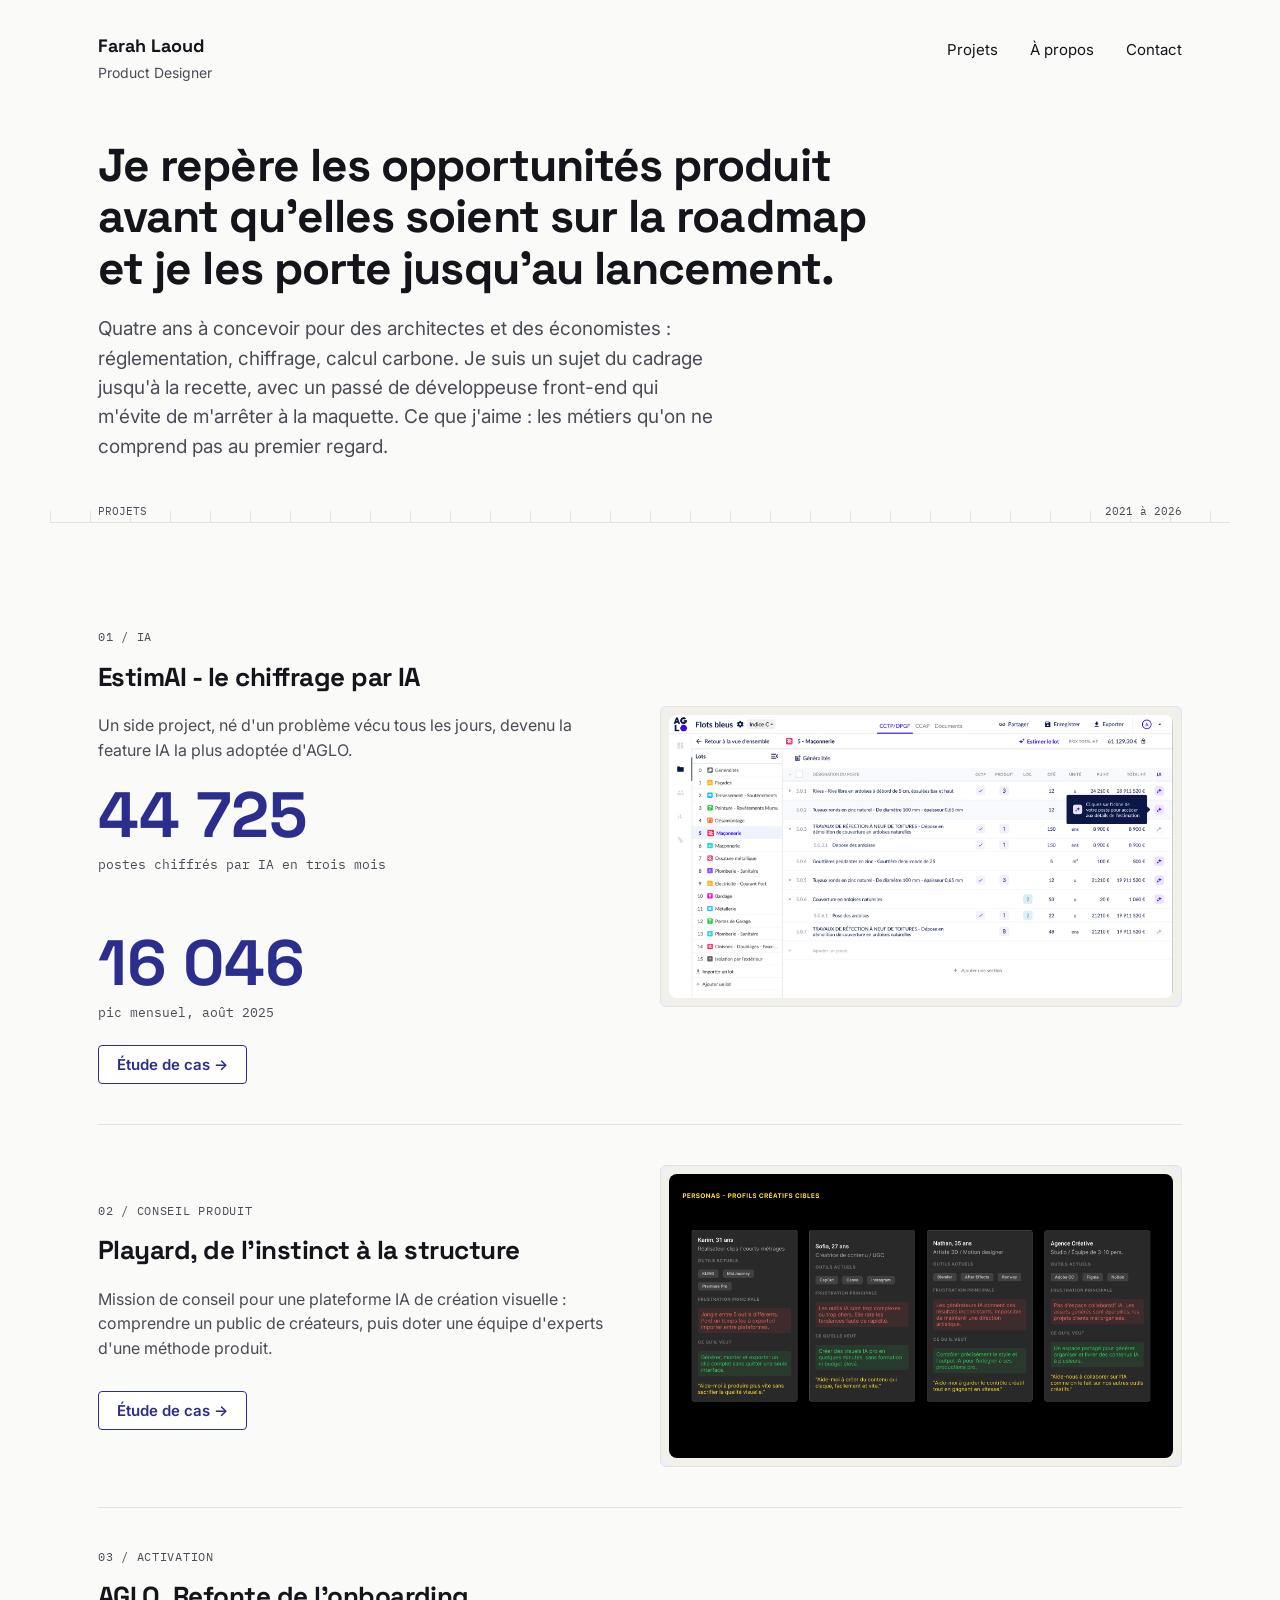
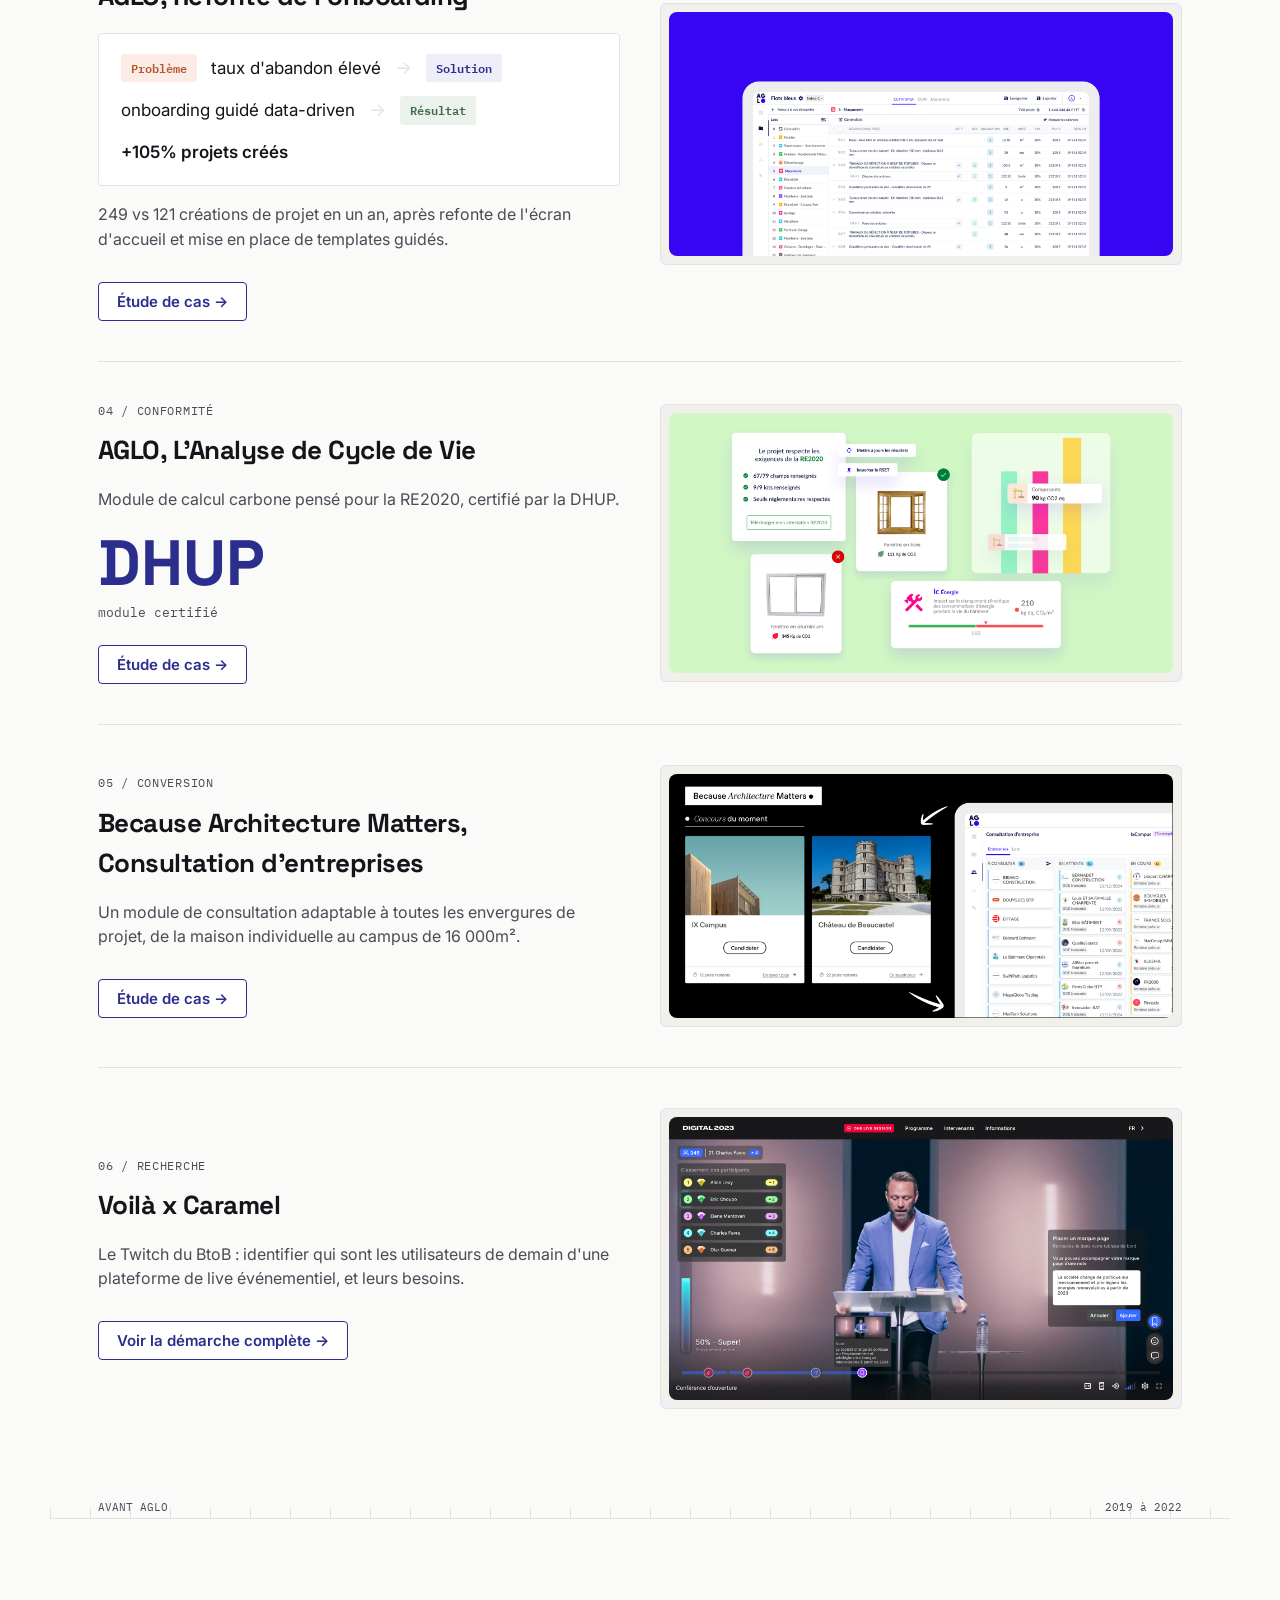
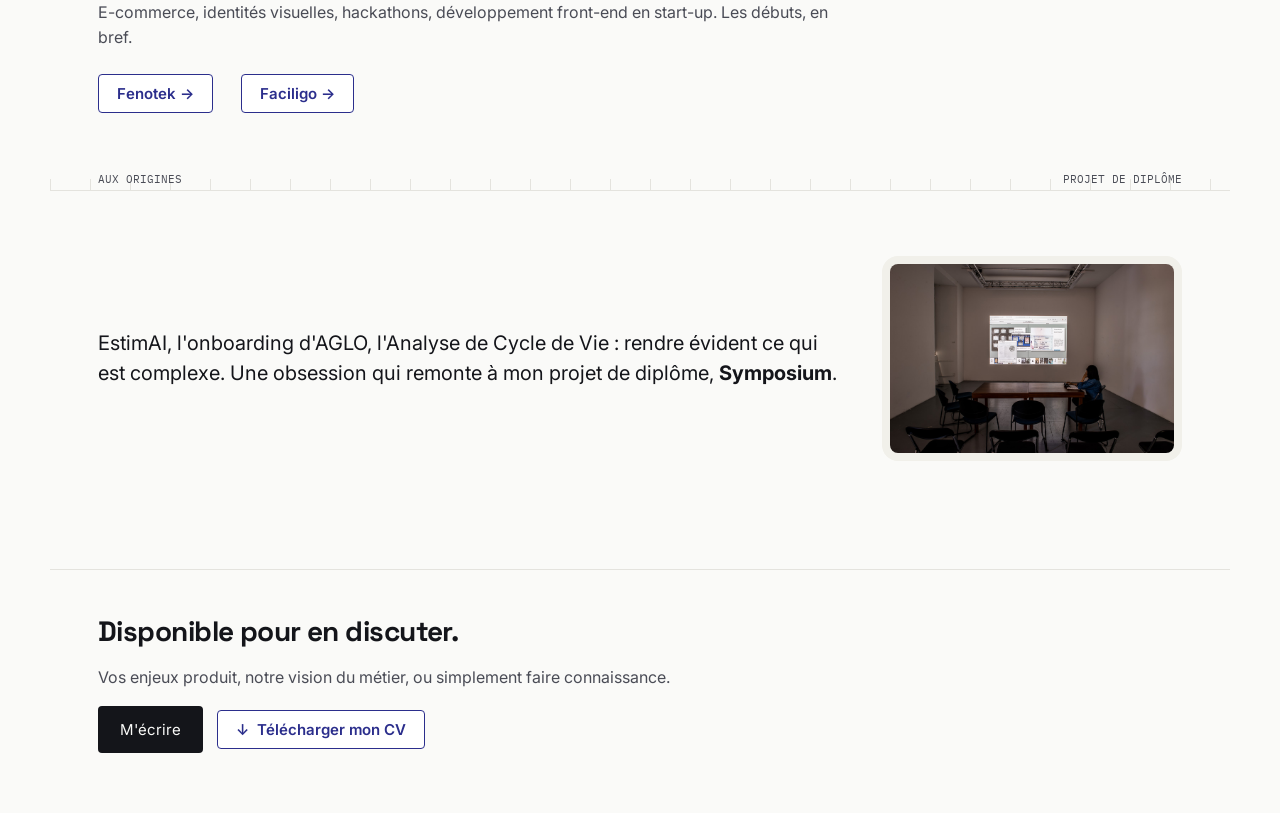
==== commit 0291ed98: "Add files via upload" ====
--- a/index.html
+++ b/index.html
@@ -10,7 +10,7 @@
   <nav class="v2-nav">
     <div>
       <div class="v2-nav-name">Farah Laoud</div>
-      <div class="v2-nav-role">Lead Product Designer</div>
+      <div class="v2-nav-role">Product Designer</div>
     </div>
     <div class="v2-nav-links">
       <a href="index.html">Projets</a>
@@ -21,7 +21,7 @@
 
   <div class="v2-hero">
     <h1>Je repère les opportunités produit avant qu'elles soient sur la roadmap et je les porte jusqu'au lancement.</h1>
-    <div class="v2-sub">Lead Product Designer chez AGLO, SaaS pour les architectes, économistes et bureaux d'étude. Double profil design / dev : je peux porter un sujet seule, de l'intuition initiale à la mise en production.</div>
+    <div class="v2-sub">Quatre ans à concevoir pour des architectes et des économistes : réglementation, chiffrage, calcul carbone. Je suis un sujet du cadrage jusqu'à la recette, avec un passé de développeuse front-end qui m'évite de m'arrêter à la maquette. Ce que j'aime : les métiers qu'on ne comprend pas au premier regard.</div>
   </div>
 
   <div class="v2-ruler"></div>
@@ -158,7 +158,7 @@
 
   <div class="v2-footer">
     <h2>Disponible pour en discuter.</h2>
-    <p style="color:var(--ink-soft); margin-top:12px;">Nos passions, notre vision du métier, ou la vie marseillaise.</p>
+    <p style="color:var(--ink-soft); margin-top:12px;">Vos enjeux produit, notre vision du métier, ou simplement faire connaissance.</p>
     <div style="display:flex; flex-wrap:wrap; align-items:center; margin-top:16px;">
       <a class="v2-btn" style="margin-top:0;" href="mailto:farah.laoud@gmail.com">M'écrire</a>
       <a class="v2-link" style="margin-left:14px;" href="CV_Farah_Laoud.pdf" download>↓&nbsp; Télécharger mon CV</a>
